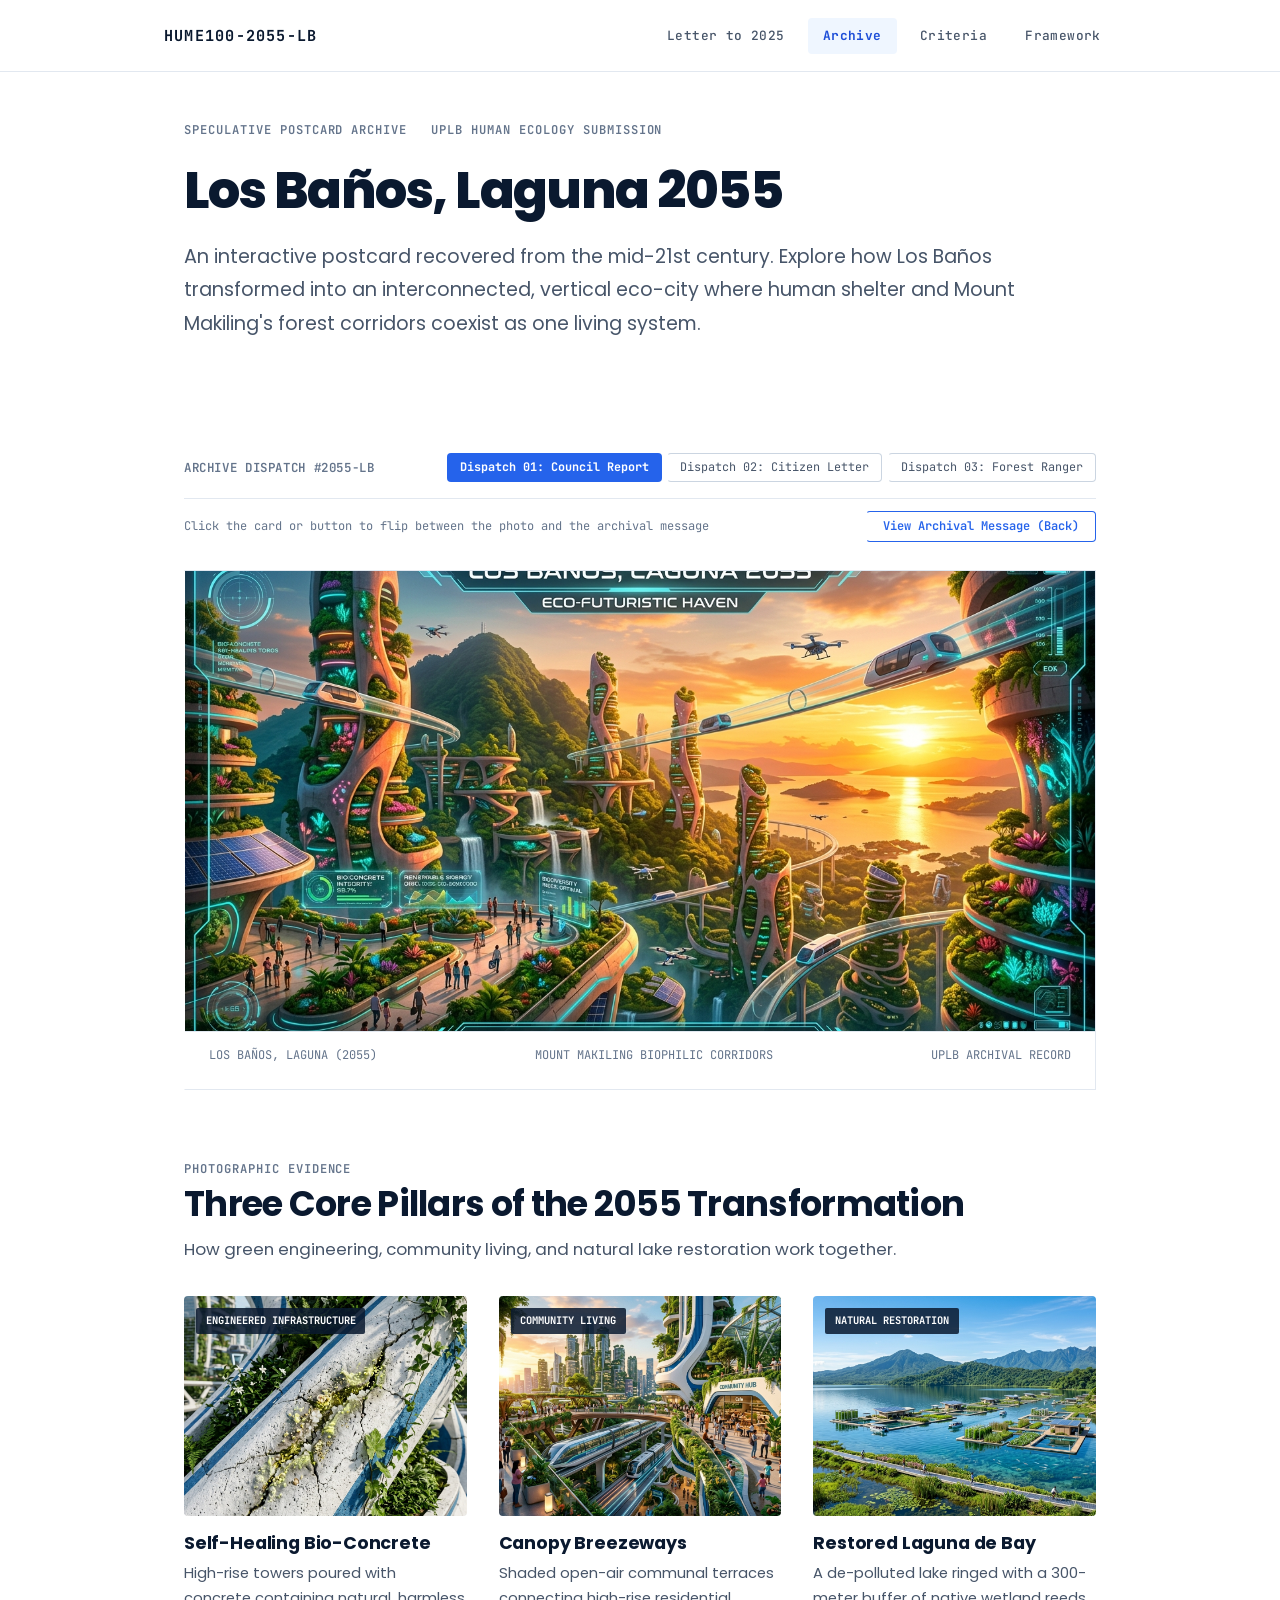
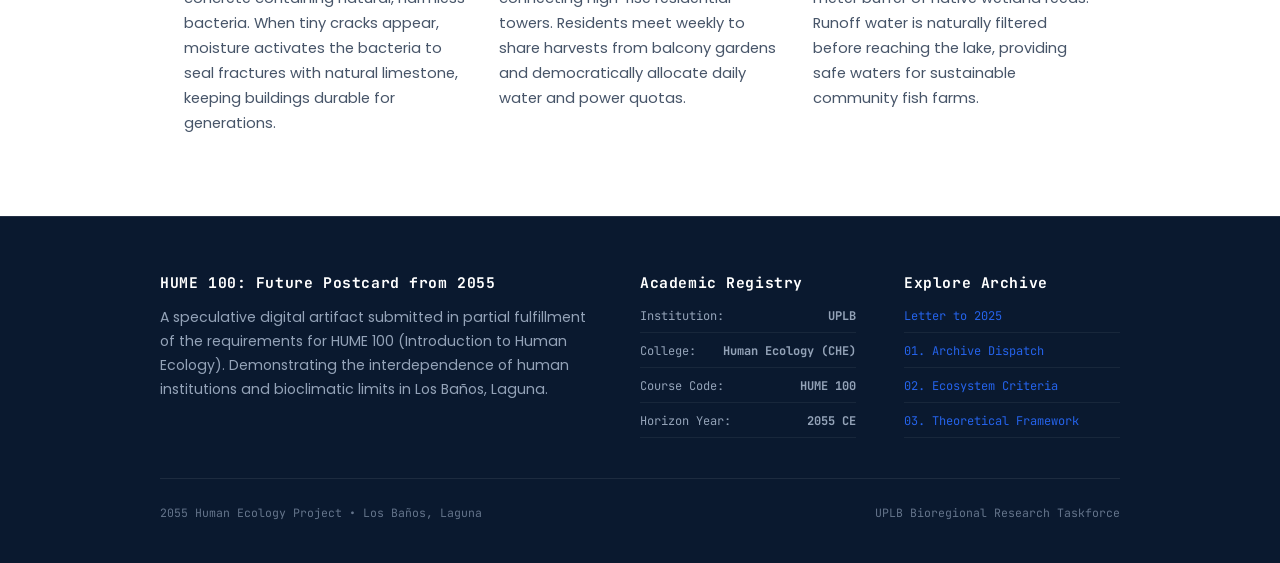
==== index.html @ 7311708c "feat: initial" ====
<!DOCTYPE html>
<html lang="en">
<head>
    <meta charset="UTF-8">
    <meta name="viewport" content="width=device-width, initial-scale=1.0">
    <title>Archive Postcard | Postcard from 2055 — HUME 100</title>
    <meta name="description" content="An academic speculative digital artifact exploring the 2055 biophilic transformation of Los Baños, Laguna through the lens of Human Ecology.">
    <link rel="preconnect" href="https://fonts.googleapis.com">
    <link rel="preconnect" href="https://fonts.gstatic.com" crossorigin>
    <link href="https://fonts.googleapis.com/css2?family=Poppins:wght@300;400;500;600;700;800&family=JetBrains+Mono:wght@400;600;700&display=swap" rel="stylesheet">
    <link rel="stylesheet" href="css/main.css">
</head>
<body>
    <!-- Universal Header -->
    <header class="main-header">
        <div class="header-container">
            <a href="letter.html" class="header-brand">HUME100-2055-LB</a>

            <nav class="main-nav">
                <a href="letter.html" class="nav-link">Letter to 2025</a>
                <a href="index.html" class="nav-link active">Archive</a>
                <a href="criteria.html" class="nav-link">Criteria</a>
                <a href="framework.html" class="nav-link">Framework</a>
            </nav>
        </div>
    </header>

    <main class="main-content">
        <!-- Hero Section -->
        <section class="hero-section">
            <div class="hero-meta-row">
                <span class="badge">Speculative Postcard Archive</span>
                <span class="badge">UPLB Human Ecology Submission</span>
            </div>

            <h1 class="hero-title">
                Los Baños, Laguna 2055
            </h1>

            <p class="hero-subtitle">
                An interactive postcard recovered from the mid-21st century. Explore how Los Baños transformed into an interconnected, vertical eco-city where human shelter and Mount Makiling's forest corridors coexist as one living system.
            </p>
        </section>

        <!-- 3D Interactive Postcard Console -->
        <section class="postcard-console-wrapper">
            <div class="console-header-bar">
                <div class="console-left">
                    <span>ARCHIVE DISPATCH #2055-LB</span>
                </div>
                <!-- 3 Clear Dispatches -->
                <div class="dispatch-tab-group">
                    <button class="dispatch-tab-btn active" data-dispatch="official">Dispatch 01: Council Report</button>
                    <button class="dispatch-tab-btn" data-dispatch="personal">Dispatch 02: Citizen Letter</button>
                    <button class="dispatch-tab-btn" data-dispatch="ranger">Dispatch 03: Forest Ranger</button>
                </div>
            </div>

            <div class="console-controls-bar">
                <span class="card-instruction-text">Click the card or button to flip between the photo and the archival message</span>
                <button id="flip-btn" class="action-flip-btn">View Archival Message (Back)</button>
            </div>

            <div class="postcard-stage">
                <div class="card-3d-wrapper" id="postcard-card">
                    <div class="card-inner">
                        <!-- Card Front -->
                        <div class="card-front">
                            <div class="postcard-hero-image-wrapper">
                                <img src="images/hero.jpg" alt="Futuristic Los Baños 2055 Cityscape with Mount Makiling and Vertical Towers">
                            </div>
                            <div class="card-front-bar">
                                <span>LOS BAÑOS, LAGUNA (2055)</span>
                                <span>MOUNT MAKILING BIOPHILIC CORRIDORS</span>
                                <span>UPLB ARCHIVAL RECORD</span>
                            </div>
                        </div>

                        <!-- Card Back -->
                        <div class="card-back">
                            <div class="card-back-header">
                                <span id="msg-tag" class="msg-tag">DISPATCH 01 // MUNICIPAL COUNCIL ARCHIVE</span>
                                <span id="msg-date">SEPTEMBER 11, 2055</span>
                            </div>

                            <div class="card-back-grid">
                                <div class="message-pane">
                                    <h3 id="msg-salutation" class="msg-salutation">Dearest Earth Citizen,</h3>
                                    <div id="msg-body-paragraphs" class="msg-body">
                                        <p class="message-paragraph">
                                            By 2055, Los Baños has transformed into a vertical, biophilic eco-city where compact urban hubs are closely integrated with restored Makiling forest corridors, yet resource sharing remains an active daily commitment for its residents.
                                        </p>
                                        <p class="message-paragraph">
                                            From the high-rise terraces of Sector 4, the separation between human shelter and wild nature has disappeared. Our buildings are constructed with self-healing bio-concrete that repairs its own fractures naturally, while vertical gardens feed and cool every neighborhood.
                                        </p>
                                        <p class="message-paragraph">
                                            Laguna de Bay gleams below—restored from decades of pollution by community-managed wetland reed filters. We invite you to see what human ecology can achieve when technology is guided by community values and environmental care.
                                        </p>
                                    </div>
                                    <span id="msg-signature" class="msg-signature">— Sector 4 Resident Council, Los Baños</span>
                                </div>

                                <div class="postal-pane">
                                    <div class="stamp-row">
                                        <div class="postage-stamp">
                                            <span class="stamp-denomination">2055</span>
                                            <span class="stamp-label">MAKILING BIOME</span>
                                            <span class="stamp-label">BIO-CREDIT</span>
                                        </div>
                                        <div class="circular-postmark">
                                            <span>UPLB POST</span>
                                            <strong>11.09.55</strong>
                                            <span>SECTOR 04</span>
                                        </div>
                                    </div>

                                    <div class="address-lines">
                                        <div class="addr-field">
                                            <span class="addr-label">RECIPIENT:</span>
                                            <span id="meta-recipient" class="addr-value">Human Ecology Archives, UPLB</span>
                                        </div>
                                        <div class="addr-field">
                                            <span class="addr-label">LOCATION ZONE:</span>
                                            <span id="meta-zone" class="addr-value">Laguna Sector 04 • Makiling Shoreline Arc</span>
                                        </div>
                                        <div class="addr-field">
                                            <span class="addr-label">ARCHIVAL CLASSIFICATION:</span>
                                            <span id="meta-classification" class="addr-value">Public Archival Record #2055-LB-0911</span>
                                        </div>
                                    </div>
                                </div>
                            </div>
                        </div>
                    </div>
                </div>
            </div>
        </section>

        <!-- Visual Evidence Archive (Clean, simple, non-redundant) -->
        <section class="archive-gallery-section">
            <div class="section-header-block">
                <span class="section-tag">Photographic Evidence</span>
                <h2 class="section-main-title">Three Core Pillars of the 2055 Transformation</h2>
                <p class="section-description">
                    How green engineering, community living, and natural lake restoration work together.
                </p>
            </div>

            <div class="archive-gallery-grid">
                <div class="archive-card">
                    <div class="archive-card-media">
                        <img src="images/bio_concrete.jpg" alt="Bio-concrete infrastructure with bacterial spores">
                        <span class="archive-tag">ENGINEERED INFRASTRUCTURE</span>
                    </div>
                    <div class="archive-card-body">
                        <h4>Self-Healing Bio-Concrete</h4>
                        <p>
                            High-rise towers poured with concrete containing natural, harmless bacteria. When tiny cracks appear, moisture activates the bacteria to seal fractures with natural limestone, keeping buildings durable for generations.
                        </p>
                    </div>
                </div>

                <div class="archive-card">
                    <div class="archive-card-media">
                        <img src="images/eco_community.jpg" alt="Eco-community gathering on elevated breezeway">
                        <span class="archive-tag">COMMUNITY LIVING</span>
                    </div>
                    <div class="archive-card-body">
                        <h4>Canopy Breezeways</h4>
                        <p>
                            Shaded open-air communal terraces connecting high-rise residential towers. Residents meet weekly to share harvests from balcony gardens and democratically allocate daily water and power quotas.
                        </p>
                    </div>
                </div>

                <div class="archive-card">
                    <div class="archive-card-media">
                        <img src="images/laguna_de_bay.jpg" alt="Revitalized Laguna de Bay shoreline wetlands">
                        <span class="archive-tag">NATURAL RESTORATION</span>
                    </div>
                    <div class="archive-card-body">
                        <h4>Restored Laguna de Bay</h4>
                        <p>
                            A de-polluted lake ringed with a 300-meter buffer of native wetland reeds. Runoff water is naturally filtered before reaching the lake, providing safe waters for sustainable community fish farms.
                        </p>
                    </div>
                </div>
            </div>
        </section>
    </main>

    <!-- Academic Footer -->
    <footer class="main-footer">
        <div class="footer-container">
            <div class="footer-col">
                <h4>HUME 100: Future Postcard from 2055</h4>
                <p>
                    A speculative digital artifact submitted in partial fulfillment of the requirements for HUME 100 (Introduction to Human Ecology). Demonstrating the interdependence of human institutions and bioclimatic limits in Los Baños, Laguna.
                </p>
            </div>
            <div class="footer-col">
                <h4>Academic Registry</h4>
                <ul class="footer-meta-list">
                    <li><span>Institution:</span> <strong>UPLB</strong></li>
                    <li><span>College:</span> <strong>Human Ecology (CHE)</strong></li>
                    <li><span>Course Code:</span> <strong>HUME 100</strong></li>
                    <li><span>Horizon Year:</span> <strong>2055 CE</strong></li>
                </ul>
            </div>
            <div class="footer-col">
                <h4>Explore Archive</h4>
                <ul class="footer-meta-list">
                    <li><a href="letter.html">Letter to 2025</a></li>
                    <li><a href="index.html">01. Archive Dispatch</a></li>
                    <li><a href="criteria.html">02. Ecosystem Criteria</a></li>
                    <li><a href="framework.html">03. Theoretical Framework</a></li>
                </ul>
            </div>
        </div>

        <div class="footer-bottom-bar">
            <span>2055 Human Ecology Project • Los Baños, Laguna</span>
            <span>UPLB Bioregional Research Taskforce</span>
        </div>
    </footer>

    <!-- Standalone Non-Module JS Script (Works on file:/// URLs) -->
    <script src="js/app.js"></script>
</body>
</html>
---- css/main.css ----
@import "variables.css";
@import "base.css";
@import "animations.css";
@import "layout.css";
@import "postcard.css";
@import "criteria.css";
@import "thesis.css";
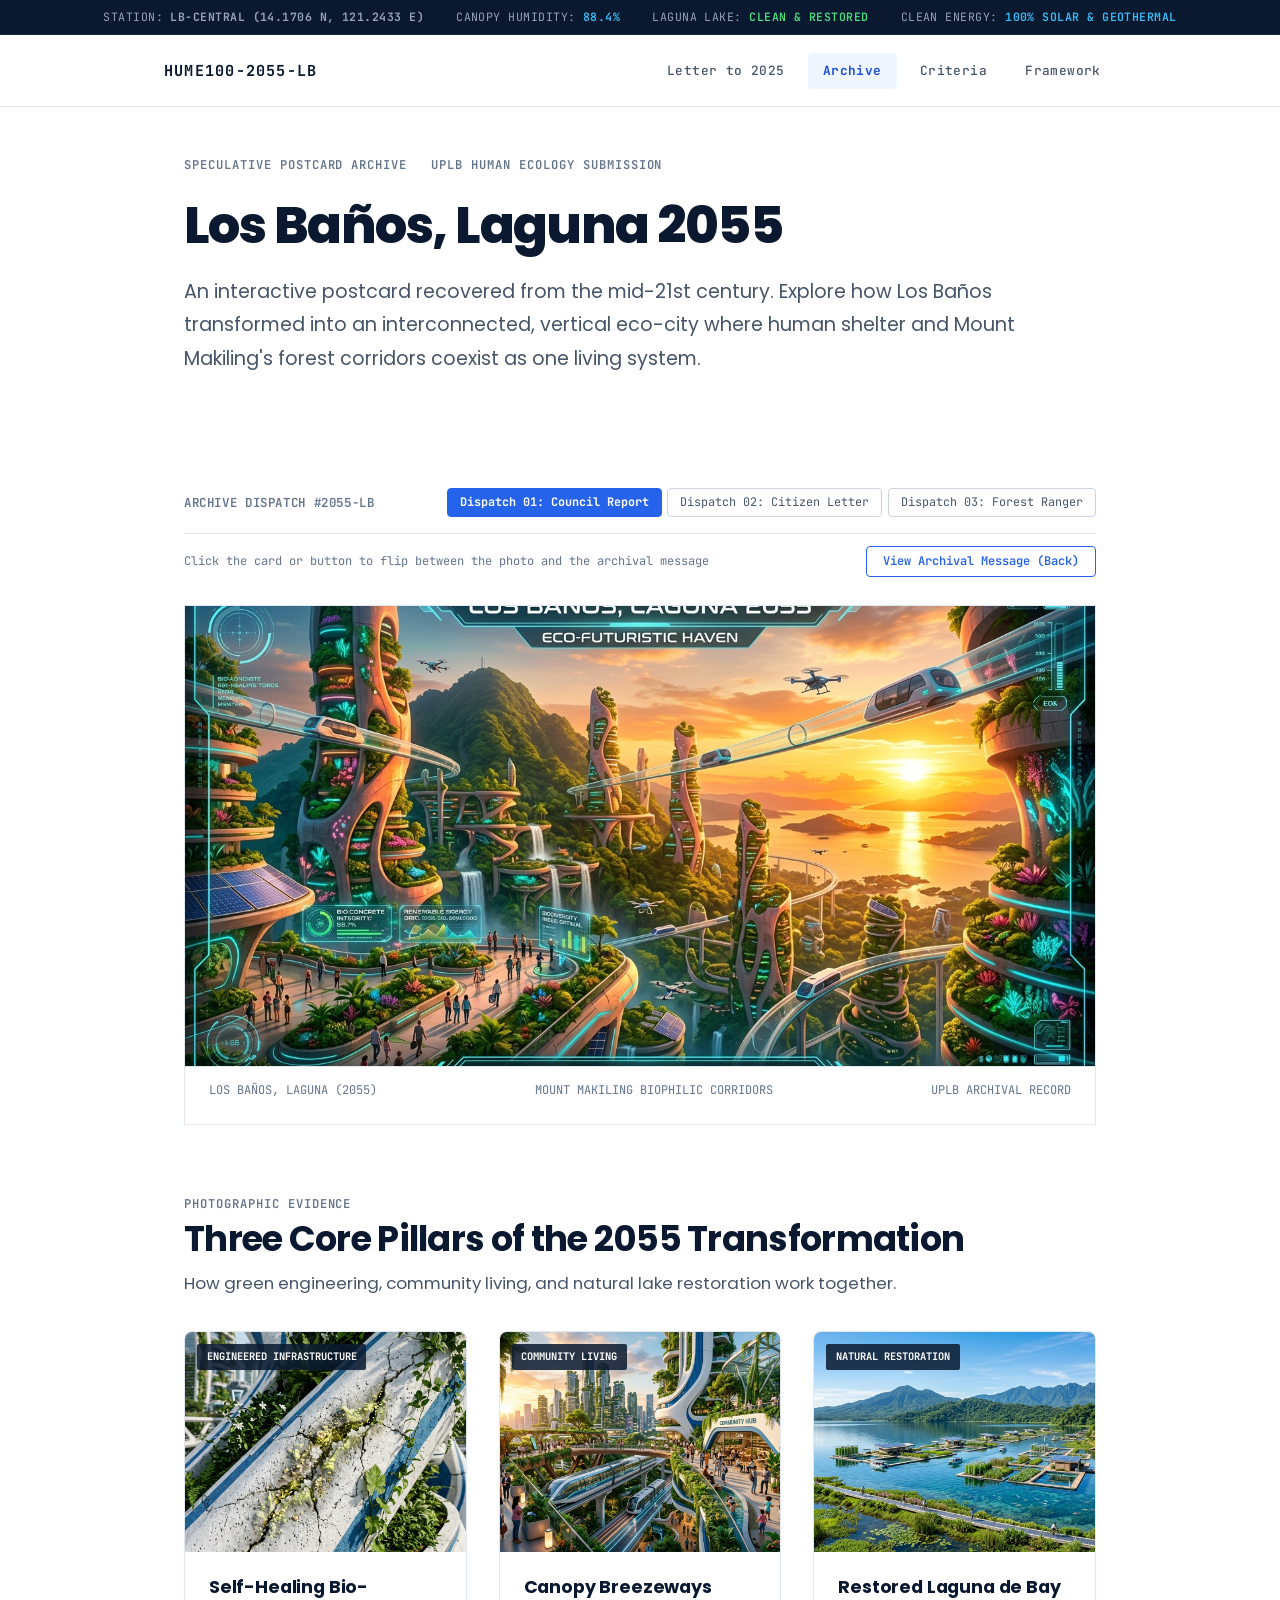
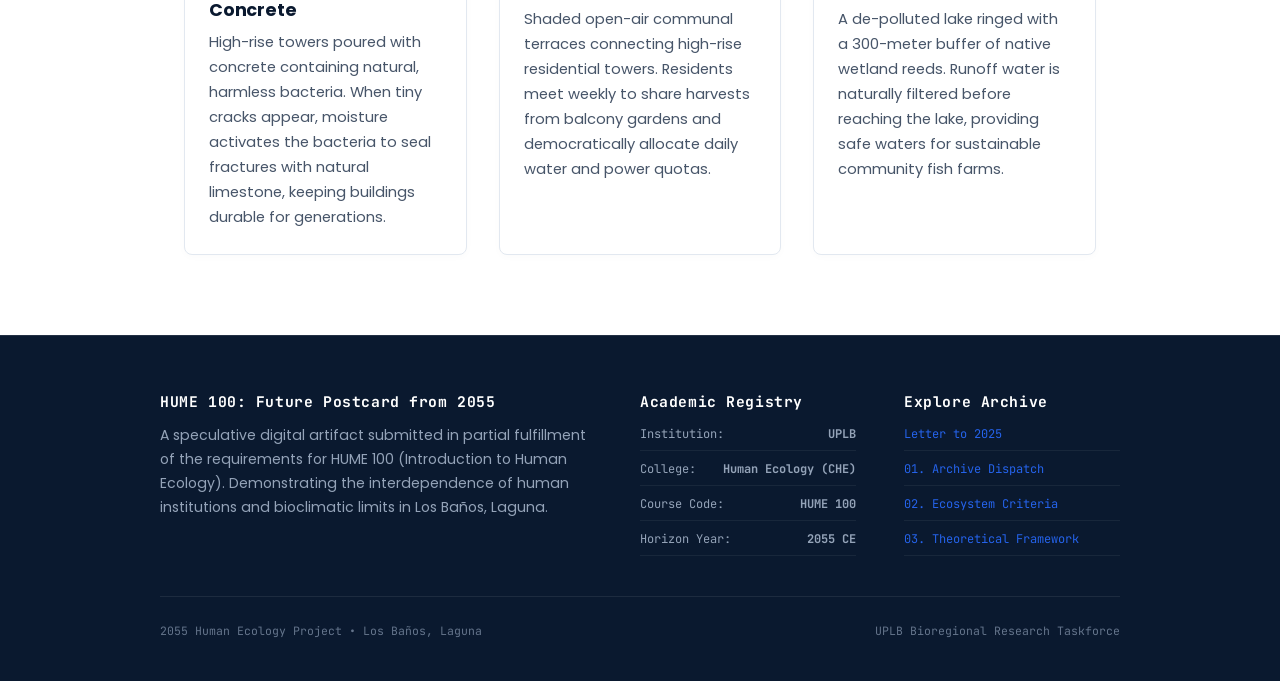
==== commit 1554293e: "feat: design changes" ====
--- a/index.html
+++ b/index.html
@@ -11,6 +11,22 @@
     <link rel="stylesheet" href="css/main.css">
 </head>
 <body>
+    <!-- Real-Time Telemetry Bar -->
+    <div class="telemetry-ticker">
+        <div class="ticker-item">
+            <span>STATION: <strong>LB-CENTRAL (14.1706 N, 121.2433 E)</strong></span>
+        </div>
+        <div class="ticker-item">
+            <span>CANOPY HUMIDITY: <strong class="ticker-val">88.4%</strong></span>
+        </div>
+        <div class="ticker-item">
+            <span>LAGUNA LAKE: <strong class="ticker-val green">CLEAN & RESTORED</strong></span>
+        </div>
+        <div class="ticker-item">
+            <span>CLEAN ENERGY: <strong class="ticker-val">100% SOLAR & GEOTHERMAL</strong></span>
+        </div>
+    </div>
+
     <!-- Universal Header -->
     <header class="main-header">
         <div class="header-container">
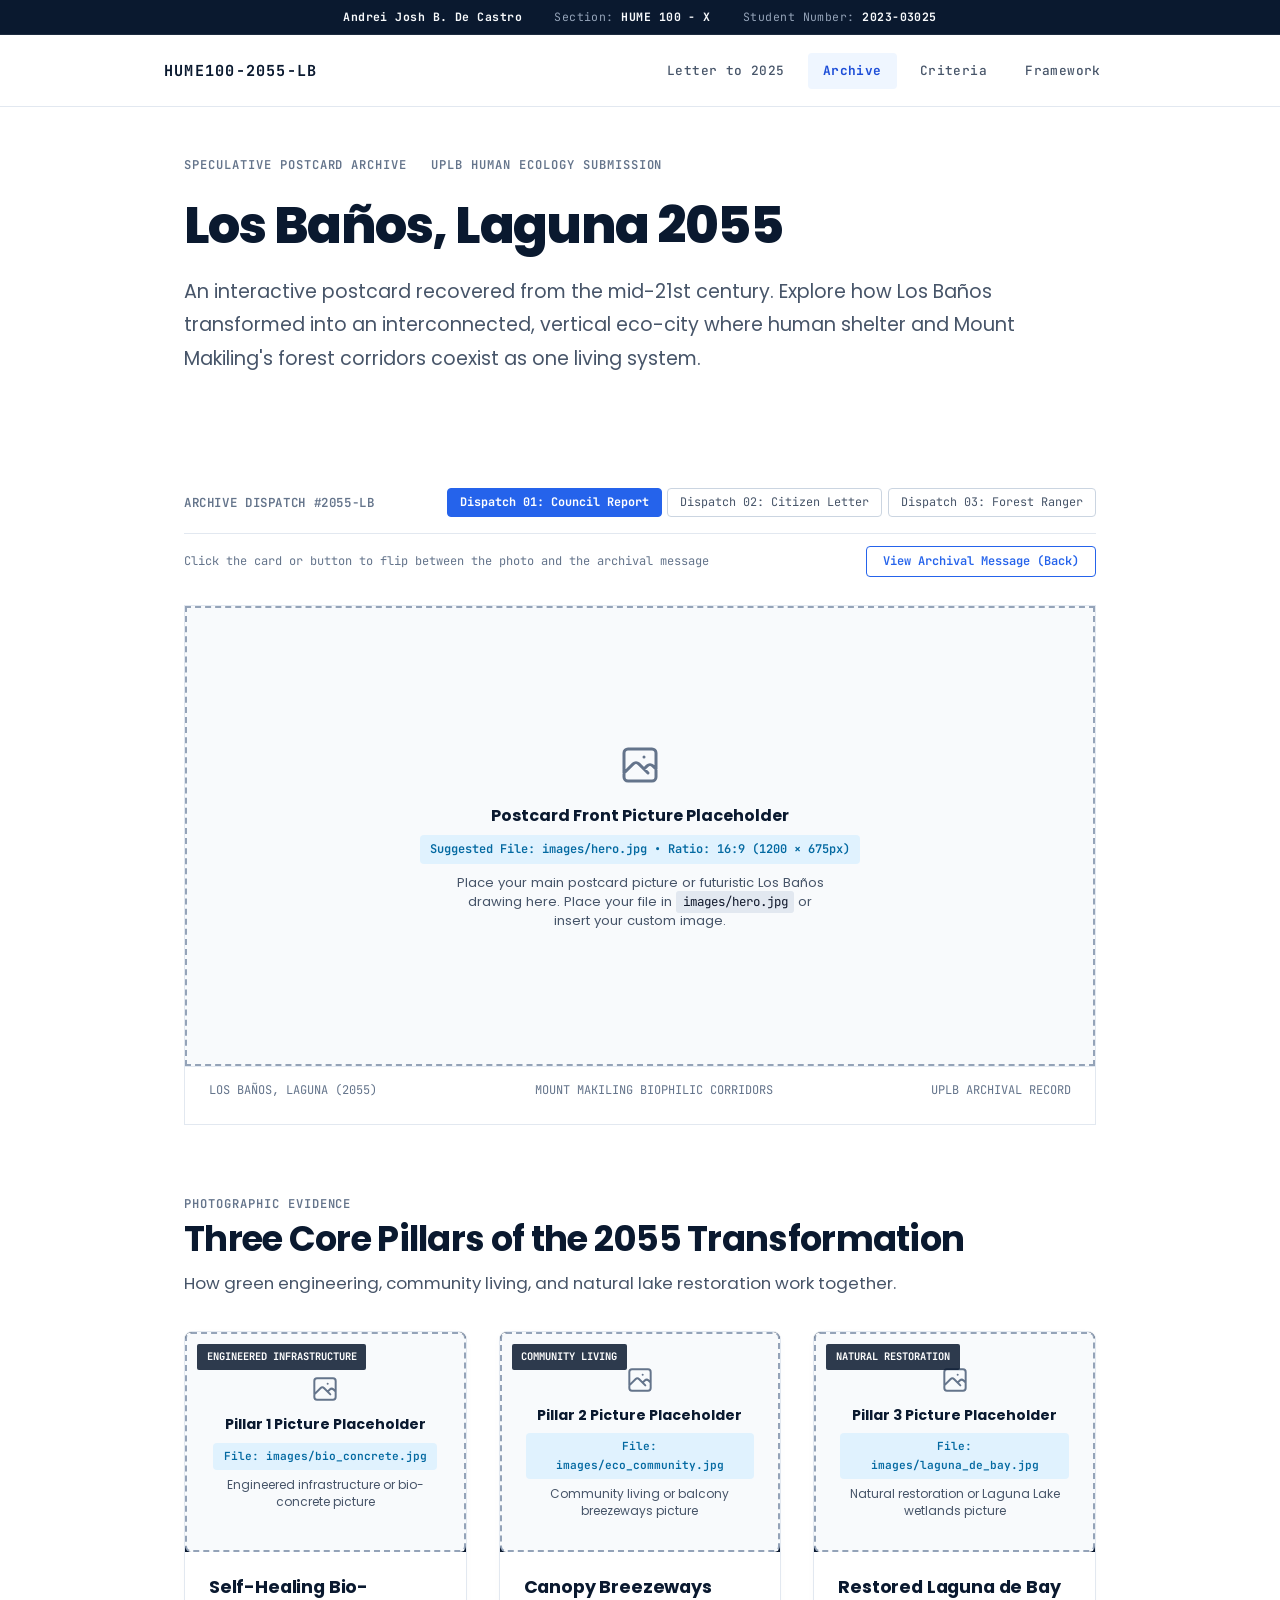
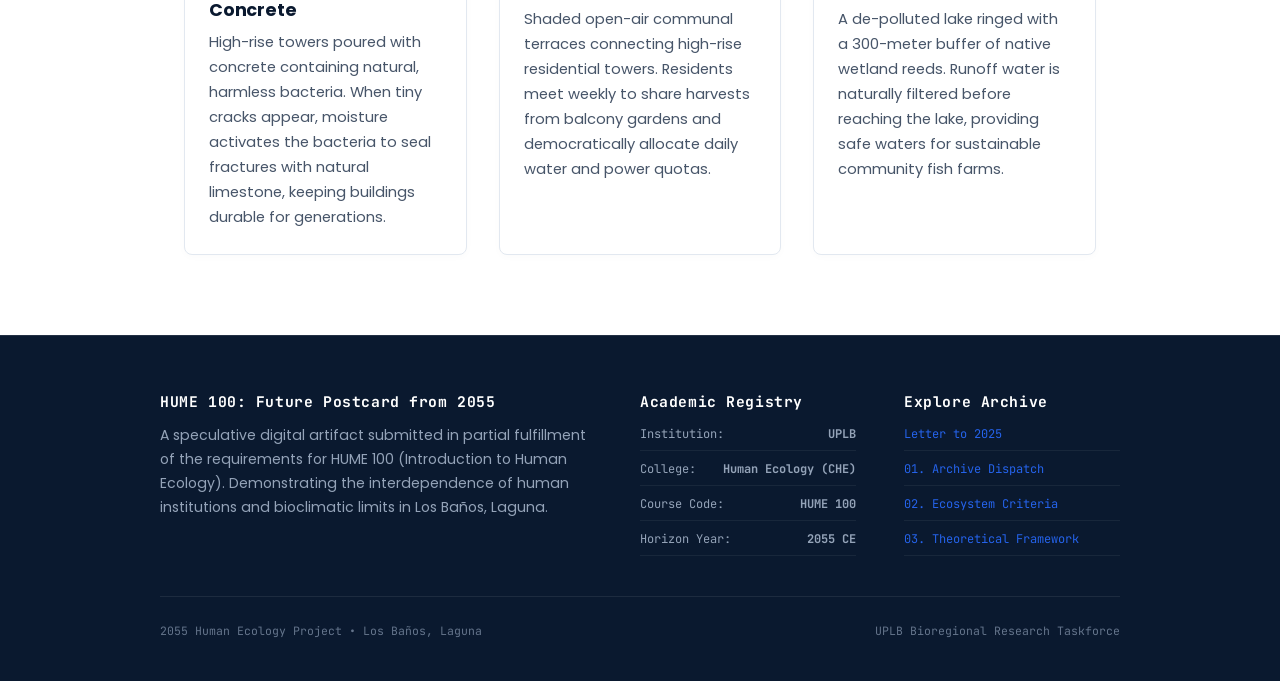
==== commit 3dbd23b6: "feat: revise" ====
--- a/index.html
+++ b/index.html
@@ -11,19 +11,16 @@
     <link rel="stylesheet" href="css/main.css">
 </head>
 <body>
-    <!-- Real-Time Telemetry Bar -->
+    <!-- Student Information Top Bar -->
     <div class="telemetry-ticker">
         <div class="ticker-item">
-            <span>STATION: <strong>LB-CENTRAL (14.1706 N, 121.2433 E)</strong></span>
+            <span><strong>Andrei Josh B. De Castro</strong></span>
         </div>
         <div class="ticker-item">
-            <span>CANOPY HUMIDITY: <strong class="ticker-val">88.4%</strong></span>
+            <span>Section: <strong>HUME 100 - X</strong></span>
         </div>
         <div class="ticker-item">
-            <span>LAGUNA LAKE: <strong class="ticker-val green">CLEAN & RESTORED</strong></span>
-        </div>
-        <div class="ticker-item">
-            <span>CLEAN ENERGY: <strong class="ticker-val">100% SOLAR & GEOTHERMAL</strong></span>
+            <span>Student Number: <strong>2023-03025</strong></span>
         </div>
     </div>
 
@@ -83,7 +80,16 @@
                         <!-- Card Front -->
                         <div class="card-front">
                             <div class="postcard-hero-image-wrapper">
-                                <img src="images/hero.jpg" alt="Futuristic Los Baños 2055 Cityscape with Mount Makiling and Vertical Towers">
+                                <div class="image-placeholder">
+                                    <div class="placeholder-icon">
+                                        <svg fill="none" stroke="currentColor" viewBox="0 0 24 24">
+                                            <path stroke-linecap="round" stroke-linejoin="round" stroke-width="1.5" d="M4 16l4.586-4.586a2 2 0 012.828 0L16 16m-2-2l1.586-1.586a2 2 0 012.828 0L20 14m-6-6h.01M6 20h12a2 2 0 002-2V6a2 2 0 00-2-2H6a2 2 0 00-2 2v12a2 2 0 002 2z"></path>
+                                        </svg>
+                                    </div>
+                                    <div class="placeholder-title">Postcard Front Picture Placeholder</div>
+                                    <div class="placeholder-specs">Suggested File: images/hero.jpg &bull; Ratio: 16:9 (1200 &times; 675px)</div>
+                                    <div class="placeholder-hint">Place your main postcard picture or futuristic Los Baños drawing here. Place your file in <code>images/hero.jpg</code> or insert your custom image.</div>
+                                </div>
                             </div>
                             <div class="card-front-bar">
                                 <span>LOS BAÑOS, LAGUNA (2055)</span>
@@ -165,7 +171,16 @@
             <div class="archive-gallery-grid">
                 <div class="archive-card">
                     <div class="archive-card-media">
-                        <img src="images/bio_concrete.jpg" alt="Bio-concrete infrastructure with bacterial spores">
+                        <div class="image-placeholder">
+                            <div class="placeholder-icon" style="width: 32px; height: 32px; margin-bottom: 0.5rem;">
+                                <svg fill="none" stroke="currentColor" viewBox="0 0 24 24">
+                                    <path stroke-linecap="round" stroke-linejoin="round" stroke-width="1.5" d="M4 16l4.586-4.586a2 2 0 012.828 0L16 16m-2-2l1.586-1.586a2 2 0 012.828 0L20 14m-6-6h.01M6 20h12a2 2 0 002-2V6a2 2 0 00-2-2H6a2 2 0 00-2 2v12a2 2 0 002 2z"></path>
+                                </svg>
+                            </div>
+                            <div class="placeholder-title" style="font-size: 0.88rem;">Pillar 1 Picture Placeholder</div>
+                            <div class="placeholder-specs" style="font-size: 0.7rem; margin-bottom: 0.35rem;">File: images/bio_concrete.jpg</div>
+                            <div class="placeholder-hint" style="font-size: 0.75rem;">Engineered infrastructure or bio-concrete picture</div>
+                        </div>
                         <span class="archive-tag">ENGINEERED INFRASTRUCTURE</span>
                     </div>
                     <div class="archive-card-body">
@@ -178,7 +193,16 @@
 
                 <div class="archive-card">
                     <div class="archive-card-media">
-                        <img src="images/eco_community.jpg" alt="Eco-community gathering on elevated breezeway">
+                        <div class="image-placeholder">
+                            <div class="placeholder-icon" style="width: 32px; height: 32px; margin-bottom: 0.5rem;">
+                                <svg fill="none" stroke="currentColor" viewBox="0 0 24 24">
+                                    <path stroke-linecap="round" stroke-linejoin="round" stroke-width="1.5" d="M4 16l4.586-4.586a2 2 0 012.828 0L16 16m-2-2l1.586-1.586a2 2 0 012.828 0L20 14m-6-6h.01M6 20h12a2 2 0 002-2V6a2 2 0 00-2-2H6a2 2 0 00-2 2v12a2 2 0 002 2z"></path>
+                                </svg>
+                            </div>
+                            <div class="placeholder-title" style="font-size: 0.88rem;">Pillar 2 Picture Placeholder</div>
+                            <div class="placeholder-specs" style="font-size: 0.7rem; margin-bottom: 0.35rem;">File: images/eco_community.jpg</div>
+                            <div class="placeholder-hint" style="font-size: 0.75rem;">Community living or balcony breezeways picture</div>
+                        </div>
                         <span class="archive-tag">COMMUNITY LIVING</span>
                     </div>
                     <div class="archive-card-body">
@@ -191,7 +215,16 @@
 
                 <div class="archive-card">
                     <div class="archive-card-media">
-                        <img src="images/laguna_de_bay.jpg" alt="Revitalized Laguna de Bay shoreline wetlands">
+                        <div class="image-placeholder">
+                            <div class="placeholder-icon" style="width: 32px; height: 32px; margin-bottom: 0.5rem;">
+                                <svg fill="none" stroke="currentColor" viewBox="0 0 24 24">
+                                    <path stroke-linecap="round" stroke-linejoin="round" stroke-width="1.5" d="M4 16l4.586-4.586a2 2 0 012.828 0L16 16m-2-2l1.586-1.586a2 2 0 012.828 0L20 14m-6-6h.01M6 20h12a2 2 0 002-2V6a2 2 0 00-2-2H6a2 2 0 00-2 2v12a2 2 0 002 2z"></path>
+                                </svg>
+                            </div>
+                            <div class="placeholder-title" style="font-size: 0.88rem;">Pillar 3 Picture Placeholder</div>
+                            <div class="placeholder-specs" style="font-size: 0.7rem; margin-bottom: 0.35rem;">File: images/laguna_de_bay.jpg</div>
+                            <div class="placeholder-hint" style="font-size: 0.75rem;">Natural restoration or Laguna Lake wetlands picture</div>
+                        </div>
                         <span class="archive-tag">NATURAL RESTORATION</span>
                     </div>
                     <div class="archive-card-body">
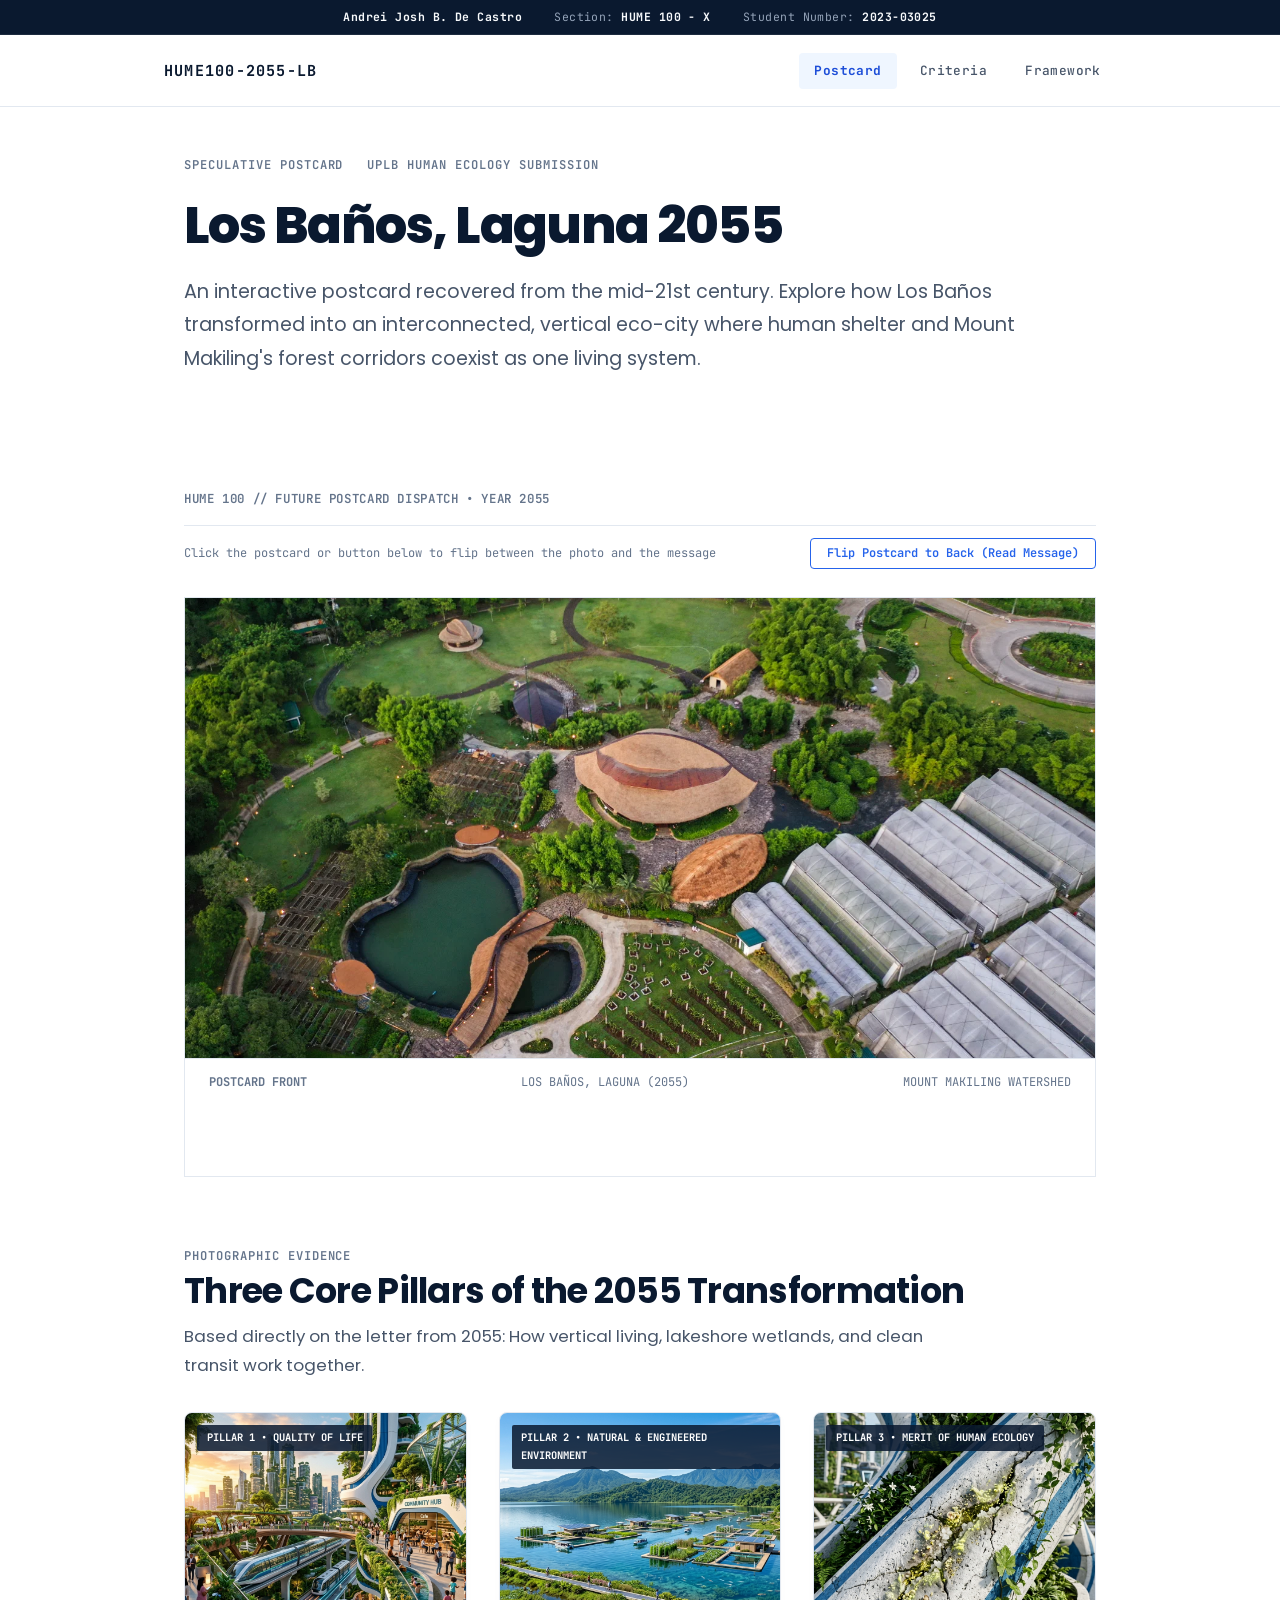
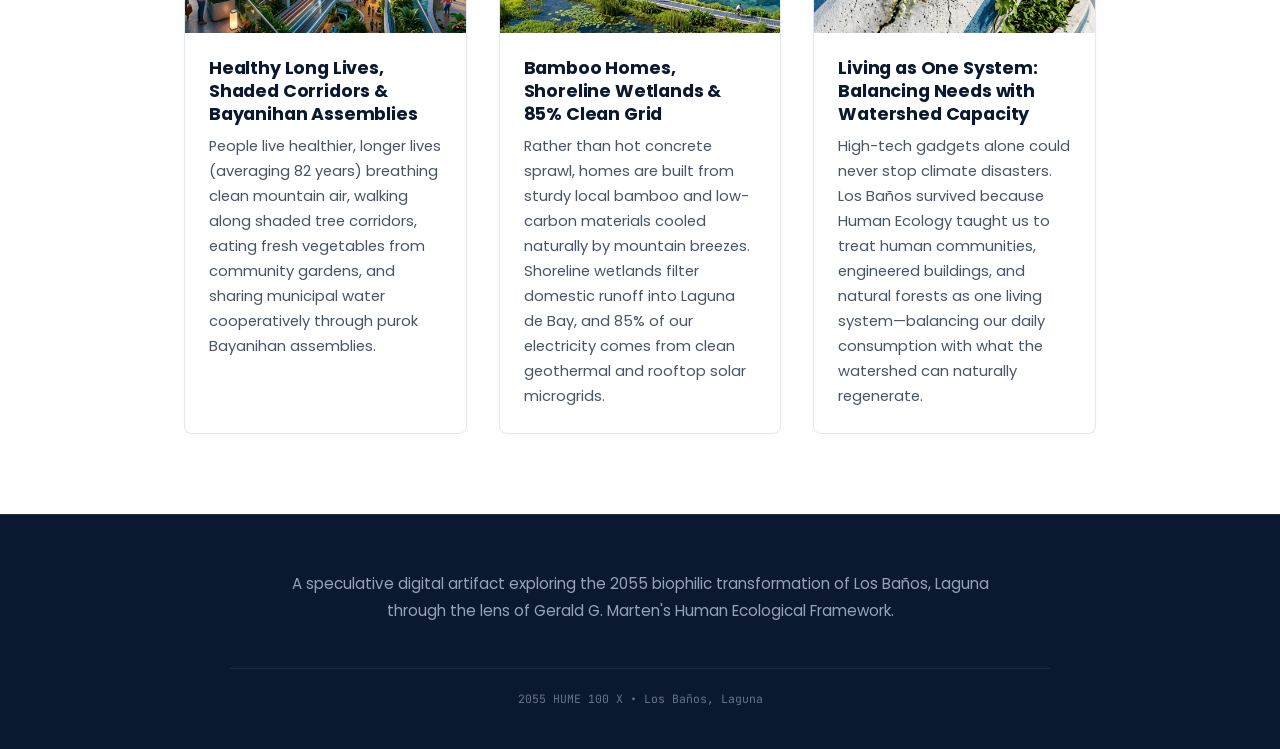
==== commit 6e84110e: "feat: revise leter" ====
--- a/index.html
+++ b/index.html
@@ -1,15 +1,20 @@
 <!DOCTYPE html>
 <html lang="en">
+
 <head>
     <meta charset="UTF-8">
     <meta name="viewport" content="width=device-width, initial-scale=1.0">
-    <title>Archive Postcard | Postcard from 2055 — HUME 100</title>
-    <meta name="description" content="An academic speculative digital artifact exploring the 2055 biophilic transformation of Los Baños, Laguna through the lens of Human Ecology.">
+    <title>Postcard from 2055 | HUME 100</title>
+    <meta name="description"
+        content="An academic speculative digital artifact exploring the 2055 biophilic transformation of Los Baños, Laguna through the lens of Human Ecology.">
     <link rel="preconnect" href="https://fonts.googleapis.com">
     <link rel="preconnect" href="https://fonts.gstatic.com" crossorigin>
-    <link href="https://fonts.googleapis.com/css2?family=Poppins:wght@300;400;500;600;700;800&family=JetBrains+Mono:wght@400;600;700&display=swap" rel="stylesheet">
+    <link
+        href="https://fonts.googleapis.com/css2?family=Poppins:wght@300;400;500;600;700;800&family=JetBrains+Mono:wght@400;600;700&display=swap"
+        rel="stylesheet">
     <link rel="stylesheet" href="css/main.css">
 </head>
+
 <body>
     <!-- Student Information Top Bar -->
     <div class="telemetry-ticker">
@@ -27,11 +32,10 @@
     <!-- Universal Header -->
     <header class="main-header">
         <div class="header-container">
-            <a href="letter.html" class="header-brand">HUME100-2055-LB</a>
+            <a href="index.html" class="header-brand">HUME100-2055-LB</a>
 
             <nav class="main-nav">
-                <a href="letter.html" class="nav-link">Letter to 2025</a>
-                <a href="index.html" class="nav-link active">Archive</a>
+                <a href="index.html" class="nav-link active">Postcard</a>
                 <a href="criteria.html" class="nav-link">Criteria</a>
                 <a href="framework.html" class="nav-link">Framework</a>
             </nav>
@@ -42,7 +46,7 @@
         <!-- Hero Section -->
         <section class="hero-section">
             <div class="hero-meta-row">
-                <span class="badge">Speculative Postcard Archive</span>
+                <span class="badge">Speculative Postcard</span>
                 <span class="badge">UPLB Human Ecology Submission</span>
             </div>
 
@@ -51,7 +55,9 @@
             </h1>
 
             <p class="hero-subtitle">
-                An interactive postcard recovered from the mid-21st century. Explore how Los Baños transformed into an interconnected, vertical eco-city where human shelter and Mount Makiling's forest corridors coexist as one living system.
+                An interactive postcard recovered from the mid-21st century. Explore how Los Baños transformed into an
+                interconnected, vertical eco-city where human shelter and Mount Makiling's forest corridors coexist as
+                one living system.
             </p>
         </section>
 
@@ -59,19 +65,14 @@
         <section class="postcard-console-wrapper">
             <div class="console-header-bar">
                 <div class="console-left">
-                    <span>ARCHIVE DISPATCH #2055-LB</span>
-                </div>
-                <!-- 3 Clear Dispatches -->
-                <div class="dispatch-tab-group">
-                    <button class="dispatch-tab-btn active" data-dispatch="official">Dispatch 01: Council Report</button>
-                    <button class="dispatch-tab-btn" data-dispatch="personal">Dispatch 02: Citizen Letter</button>
-                    <button class="dispatch-tab-btn" data-dispatch="ranger">Dispatch 03: Forest Ranger</button>
+                    <span>HUME 100 // FUTURE POSTCARD DISPATCH • YEAR 2055</span>
                 </div>
             </div>
 
             <div class="console-controls-bar">
-                <span class="card-instruction-text">Click the card or button to flip between the photo and the archival message</span>
-                <button id="flip-btn" class="action-flip-btn">View Archival Message (Back)</button>
+                <span class="card-instruction-text">Click the postcard or button below to flip between the photo and the
+                    message</span>
+                <button id="flip-btn" class="action-flip-btn">Flip Postcard to Back (Read Message)</button>
             </div>
 
             <div class="postcard-stage">
@@ -80,74 +81,85 @@
                         <!-- Card Front -->
                         <div class="card-front">
                             <div class="postcard-hero-image-wrapper">
-                                <div class="image-placeholder">
-                                    <div class="placeholder-icon">
-                                        <svg fill="none" stroke="currentColor" viewBox="0 0 24 24">
-                                            <path stroke-linecap="round" stroke-linejoin="round" stroke-width="1.5" d="M4 16l4.586-4.586a2 2 0 012.828 0L16 16m-2-2l1.586-1.586a2 2 0 012.828 0L20 14m-6-6h.01M6 20h12a2 2 0 002-2V6a2 2 0 00-2-2H6a2 2 0 00-2 2v12a2 2 0 002 2z"></path>
-                                        </svg>
-                                    </div>
-                                    <div class="placeholder-title">Postcard Front Picture Placeholder</div>
-                                    <div class="placeholder-specs">Suggested File: images/hero.jpg &bull; Ratio: 16:9 (1200 &times; 675px)</div>
-                                    <div class="placeholder-hint">Place your main postcard picture or futuristic Los Baños drawing here. Place your file in <code>images/hero.jpg</code> or insert your custom image.</div>
+                                <img src="images/Postcard_Front.webp"
+                                    alt="Postcard Front: Futuristic Los Baños, Laguna in 2055" loading="eager">
+                                <div class="image-overlay-hud">
                                 </div>
                             </div>
                             <div class="card-front-bar">
+                                <span><strong>POSTCARD FRONT</strong></span>
                                 <span>LOS BAÑOS, LAGUNA (2055)</span>
-                                <span>MOUNT MAKILING BIOPHILIC CORRIDORS</span>
-                                <span>UPLB ARCHIVAL RECORD</span>
+                                <span>MOUNT MAKILING WATERSHED</span>
                             </div>
                         </div>
 
                         <!-- Card Back -->
                         <div class="card-back">
                             <div class="card-back-header">
-                                <span id="msg-tag" class="msg-tag">DISPATCH 01 // MUNICIPAL COUNCIL ARCHIVE</span>
-                                <span id="msg-date">SEPTEMBER 11, 2055</span>
+                                <span class="msg-tag">POSTCARD FROM 2055 // FIELD DISPATCH</span>
+                                <span>SEPTEMBER 11, 2055</span>
                             </div>
 
                             <div class="card-back-grid">
                                 <div class="message-pane">
-                                    <h3 id="msg-salutation" class="msg-salutation">Dearest Earth Citizen,</h3>
-                                    <div id="msg-body-paragraphs" class="msg-body">
-                                        <p class="message-paragraph">
-                                            By 2055, Los Baños has transformed into a vertical, biophilic eco-city where compact urban hubs are closely integrated with restored Makiling forest corridors, yet resource sharing remains an active daily commitment for its residents.
-                                        </p>
-                                        <p class="message-paragraph">
-                                            From the high-rise terraces of Sector 4, the separation between human shelter and wild nature has disappeared. Our buildings are constructed with self-healing bio-concrete that repairs its own fractures naturally, while vertical gardens feed and cool every neighborhood.
-                                        </p>
-                                        <p class="message-paragraph">
-                                            Laguna de Bay gleams below—restored from decades of pollution by community-managed wetland reed filters. We invite you to see what human ecology can achieve when technology is guided by community values and environmental care.
+                                    <h3 class="msg-salutation">Dear 2025 Self & Fellow Citizens,</h3>
+                                    <div class="msg-body">
+                                        <p class="message-paragraph">
+                                            <strong>Area Description:</strong> By 2055, Los Baños has transformed into a
+                                            compact, biophilic eco-town where residential communities and Mount
+                                            Makiling’s rainforest corridors live together as one interconnected
+                                            ecosystem.
+                                        </p>
+                                        <p class="message-paragraph">
+                                            <strong>Quality of Life:</strong> People live healthier, longer lives
+                                            (averaging 82 years) breathing clean mountain air, walking along shaded tree
+                                            corridors, eating fresh vegetables from community gardens, and sharing
+                                            municipal water cooperatively through purok Bayanihan assemblies.
+                                        </p>
+                                        <p class="message-paragraph">
+                                            <strong>Natural & Engineered Environment:</strong> Rather than hot concrete
+                                            sprawl, homes are built from sturdy local bamboo and low-carbon materials
+                                            cooled naturally by mountain breezes. Shoreline wetlands filter domestic
+                                            runoff into Laguna de Bay, and 85% of our electricity comes from clean
+                                            geothermal and rooftop solar microgrids.
+                                        </p>
+                                        <p class="message-paragraph">
+                                            <strong>The Merit of Human Ecology:</strong> High-tech gadgets alone could
+                                            never stop climate disasters. Los Baños survived because Human Ecology
+                                            taught us to treat human communities, engineered buildings, and natural
+                                            forests as one living system—balancing our daily consumption with what the
+                                            watershed can naturally regenerate.
                                         </p>
                                     </div>
-                                    <span id="msg-signature" class="msg-signature">— Sector 4 Resident Council, Los Baños</span>
+                                    <span class="msg-signature">— Andrei Josh B. De Castro (HUME 100 - X)</span>
                                 </div>
 
                                 <div class="postal-pane">
                                     <div class="stamp-row">
                                         <div class="postage-stamp">
                                             <span class="stamp-denomination">2055</span>
-                                            <span class="stamp-label">MAKILING BIOME</span>
-                                            <span class="stamp-label">BIO-CREDIT</span>
+                                            <span class="stamp-label">MAKILING</span>
+                                            <span class="stamp-label">POST</span>
                                         </div>
                                         <div class="circular-postmark">
                                             <span>UPLB POST</span>
                                             <strong>11.09.55</strong>
-                                            <span>SECTOR 04</span>
+                                            <span>LOS BAÑOS</span>
                                         </div>
                                     </div>
 
                                     <div class="address-lines">
                                         <div class="addr-field">
-                                            <span class="addr-label">RECIPIENT:</span>
-                                            <span id="meta-recipient" class="addr-value">Human Ecology Archives, UPLB</span>
+                                            <span class="addr-label">TO:</span>
+                                            <span class="addr-value">Citizens & Students of 2025</span>
                                         </div>
                                         <div class="addr-field">
-                                            <span class="addr-label">LOCATION ZONE:</span>
-                                            <span id="meta-zone" class="addr-value">Laguna Sector 04 • Makiling Shoreline Arc</span>
+                                            <span class="addr-label">LOCATION:</span>
+                                            <span class="addr-value">Los Baños, Laguna, Philippines</span>
                                         </div>
                                         <div class="addr-field">
-                                            <span class="addr-label">ARCHIVAL CLASSIFICATION:</span>
-                                            <span id="meta-classification" class="addr-value">Public Archival Record #2055-LB-0911</span>
+                                            <span class="addr-label">COURSE:</span>
+                                            <span class="addr-value">HUME 100: Introduction to Human Ecology</span>
                                         </div>
                                     </div>
                                 </div>
@@ -158,79 +170,66 @@
             </div>
         </section>
 
-        <!-- Visual Evidence Archive (Clean, simple, non-redundant) -->
+        <!-- Visual Evidence Archive (Clean, simple, based on the Letter from 2055) -->
         <section class="archive-gallery-section">
             <div class="section-header-block">
                 <span class="section-tag">Photographic Evidence</span>
                 <h2 class="section-main-title">Three Core Pillars of the 2055 Transformation</h2>
                 <p class="section-description">
-                    How green engineering, community living, and natural lake restoration work together.
+                    Based directly on the letter from 2055: How vertical living, lakeshore wetlands, and clean transit
+                    work together.
                 </p>
             </div>
 
             <div class="archive-gallery-grid">
+                <!-- Pillar 1: Quality of Life of the People -->
                 <div class="archive-card">
                     <div class="archive-card-media">
-                        <div class="image-placeholder">
-                            <div class="placeholder-icon" style="width: 32px; height: 32px; margin-bottom: 0.5rem;">
-                                <svg fill="none" stroke="currentColor" viewBox="0 0 24 24">
-                                    <path stroke-linecap="round" stroke-linejoin="round" stroke-width="1.5" d="M4 16l4.586-4.586a2 2 0 012.828 0L16 16m-2-2l1.586-1.586a2 2 0 012.828 0L20 14m-6-6h.01M6 20h12a2 2 0 002-2V6a2 2 0 00-2-2H6a2 2 0 00-2 2v12a2 2 0 002 2z"></path>
-                                </svg>
-                            </div>
-                            <div class="placeholder-title" style="font-size: 0.88rem;">Pillar 1 Picture Placeholder</div>
-                            <div class="placeholder-specs" style="font-size: 0.7rem; margin-bottom: 0.35rem;">File: images/bio_concrete.jpg</div>
-                            <div class="placeholder-hint" style="font-size: 0.75rem;">Engineered infrastructure or bio-concrete picture</div>
-                        </div>
-                        <span class="archive-tag">ENGINEERED INFRASTRUCTURE</span>
+                        <img src="images/eco_community.jpg"
+                            alt="Pillar 1: Quality of Life of the People in Los Baños 2055">
+                        <span class="archive-tag">PILLAR 1 &bull; QUALITY OF LIFE</span>
                     </div>
                     <div class="archive-card-body">
-                        <h4>Self-Healing Bio-Concrete</h4>
+                        <h4>Healthy Long Lives, Shaded Corridors & Bayanihan Assemblies</h4>
                         <p>
-                            High-rise towers poured with concrete containing natural, harmless bacteria. When tiny cracks appear, moisture activates the bacteria to seal fractures with natural limestone, keeping buildings durable for generations.
+                            People live healthier, longer lives (averaging 82 years) breathing clean mountain air,
+                            walking along shaded tree corridors, eating fresh vegetables from community gardens, and
+                            sharing municipal water cooperatively through purok Bayanihan assemblies.
                         </p>
                     </div>
                 </div>
 
+                <!-- Pillar 2: State of the Natural & Engineered Environment -->
                 <div class="archive-card">
                     <div class="archive-card-media">
-                        <div class="image-placeholder">
-                            <div class="placeholder-icon" style="width: 32px; height: 32px; margin-bottom: 0.5rem;">
-                                <svg fill="none" stroke="currentColor" viewBox="0 0 24 24">
-                                    <path stroke-linecap="round" stroke-linejoin="round" stroke-width="1.5" d="M4 16l4.586-4.586a2 2 0 012.828 0L16 16m-2-2l1.586-1.586a2 2 0 012.828 0L20 14m-6-6h.01M6 20h12a2 2 0 002-2V6a2 2 0 00-2-2H6a2 2 0 00-2 2v12a2 2 0 002 2z"></path>
-                                </svg>
-                            </div>
-                            <div class="placeholder-title" style="font-size: 0.88rem;">Pillar 2 Picture Placeholder</div>
-                            <div class="placeholder-specs" style="font-size: 0.7rem; margin-bottom: 0.35rem;">File: images/eco_community.jpg</div>
-                            <div class="placeholder-hint" style="font-size: 0.75rem;">Community living or balcony breezeways picture</div>
-                        </div>
-                        <span class="archive-tag">COMMUNITY LIVING</span>
+                        <img src="images/laguna_de_bay.jpg"
+                            alt="Pillar 2: Natural and Engineered Environment in Los Baños 2055">
+                        <span class="archive-tag">PILLAR 2 &bull; NATURAL & ENGINEERED ENVIRONMENT</span>
                     </div>
                     <div class="archive-card-body">
-                        <h4>Canopy Breezeways</h4>
+                        <h4>Bamboo Homes, Shoreline Wetlands & 85% Clean Grid</h4>
                         <p>
-                            Shaded open-air communal terraces connecting high-rise residential towers. Residents meet weekly to share harvests from balcony gardens and democratically allocate daily water and power quotas.
+                            Rather than hot concrete sprawl, homes are built from sturdy local bamboo and low-carbon
+                            materials cooled naturally by mountain breezes. Shoreline wetlands filter domestic runoff
+                            into Laguna de Bay, and 85% of our electricity comes from clean geothermal and rooftop solar
+                            microgrids.
                         </p>
                     </div>
                 </div>
 
+                <!-- Pillar 3: The Merit of Human Ecology as an Approach -->
                 <div class="archive-card">
                     <div class="archive-card-media">
-                        <div class="image-placeholder">
-                            <div class="placeholder-icon" style="width: 32px; height: 32px; margin-bottom: 0.5rem;">
-                                <svg fill="none" stroke="currentColor" viewBox="0 0 24 24">
-                                    <path stroke-linecap="round" stroke-linejoin="round" stroke-width="1.5" d="M4 16l4.586-4.586a2 2 0 012.828 0L16 16m-2-2l1.586-1.586a2 2 0 012.828 0L20 14m-6-6h.01M6 20h12a2 2 0 002-2V6a2 2 0 00-2-2H6a2 2 0 00-2 2v12a2 2 0 002 2z"></path>
-                                </svg>
-                            </div>
-                            <div class="placeholder-title" style="font-size: 0.88rem;">Pillar 3 Picture Placeholder</div>
-                            <div class="placeholder-specs" style="font-size: 0.7rem; margin-bottom: 0.35rem;">File: images/laguna_de_bay.jpg</div>
-                            <div class="placeholder-hint" style="font-size: 0.75rem;">Natural restoration or Laguna Lake wetlands picture</div>
-                        </div>
-                        <span class="archive-tag">NATURAL RESTORATION</span>
+                        <img src="images/bio_concrete.jpg" alt="Pillar 3: The Merit of Human Ecology as an Approach">
+                        <span class="archive-tag">PILLAR 3 &bull; MERIT OF HUMAN ECOLOGY</span>
                     </div>
                     <div class="archive-card-body">
-                        <h4>Restored Laguna de Bay</h4>
+                        <h4>Living as One System: Balancing Needs with Watershed Capacity</h4>
                         <p>
-                            A de-polluted lake ringed with a 300-meter buffer of native wetland reeds. Runoff water is naturally filtered before reaching the lake, providing safe waters for sustainable community fish farms.
+                            High-tech gadgets alone could never stop climate disasters. Los Baños survived because Human
+                            Ecology taught us to treat human communities, engineered buildings, and natural forests as
+                            one living system—balancing our daily consumption with what the watershed can naturally
+                            regenerate.
                         </p>
                     </div>
                 </div>
@@ -240,40 +239,19 @@
 
     <!-- Academic Footer -->
     <footer class="main-footer">
-        <div class="footer-container">
-            <div class="footer-col">
-                <h4>HUME 100: Future Postcard from 2055</h4>
-                <p>
-                    A speculative digital artifact submitted in partial fulfillment of the requirements for HUME 100 (Introduction to Human Ecology). Demonstrating the interdependence of human institutions and bioclimatic limits in Los Baños, Laguna.
-                </p>
-            </div>
-            <div class="footer-col">
-                <h4>Academic Registry</h4>
-                <ul class="footer-meta-list">
-                    <li><span>Institution:</span> <strong>UPLB</strong></li>
-                    <li><span>College:</span> <strong>Human Ecology (CHE)</strong></li>
-                    <li><span>Course Code:</span> <strong>HUME 100</strong></li>
-                    <li><span>Horizon Year:</span> <strong>2055 CE</strong></li>
-                </ul>
-            </div>
-            <div class="footer-col">
-                <h4>Explore Archive</h4>
-                <ul class="footer-meta-list">
-                    <li><a href="letter.html">Letter to 2025</a></li>
-                    <li><a href="index.html">01. Archive Dispatch</a></li>
-                    <li><a href="criteria.html">02. Ecosystem Criteria</a></li>
-                    <li><a href="framework.html">03. Theoretical Framework</a></li>
-                </ul>
-            </div>
-        </div>
-
-        <div class="footer-bottom-bar">
-            <span>2055 Human Ecology Project • Los Baños, Laguna</span>
-            <span>UPLB Bioregional Research Taskforce</span>
+        <div class="footer-simple-content">
+            <p class="footer-description-text">
+                A speculative digital artifact exploring the 2055 biophilic transformation of Los Baños, Laguna through
+                the lens of Gerald G. Marten's Human Ecological Framework.
+            </p>
+            <div class="footer-bottom-bar">
+                <span>2055 HUME 100 X • Los Baños, Laguna</span>
+            </div>
         </div>
     </footer>
 
     <!-- Standalone Non-Module JS Script (Works on file:/// URLs) -->
     <script src="js/app.js"></script>
 </body>
-</html>
+
+</html>
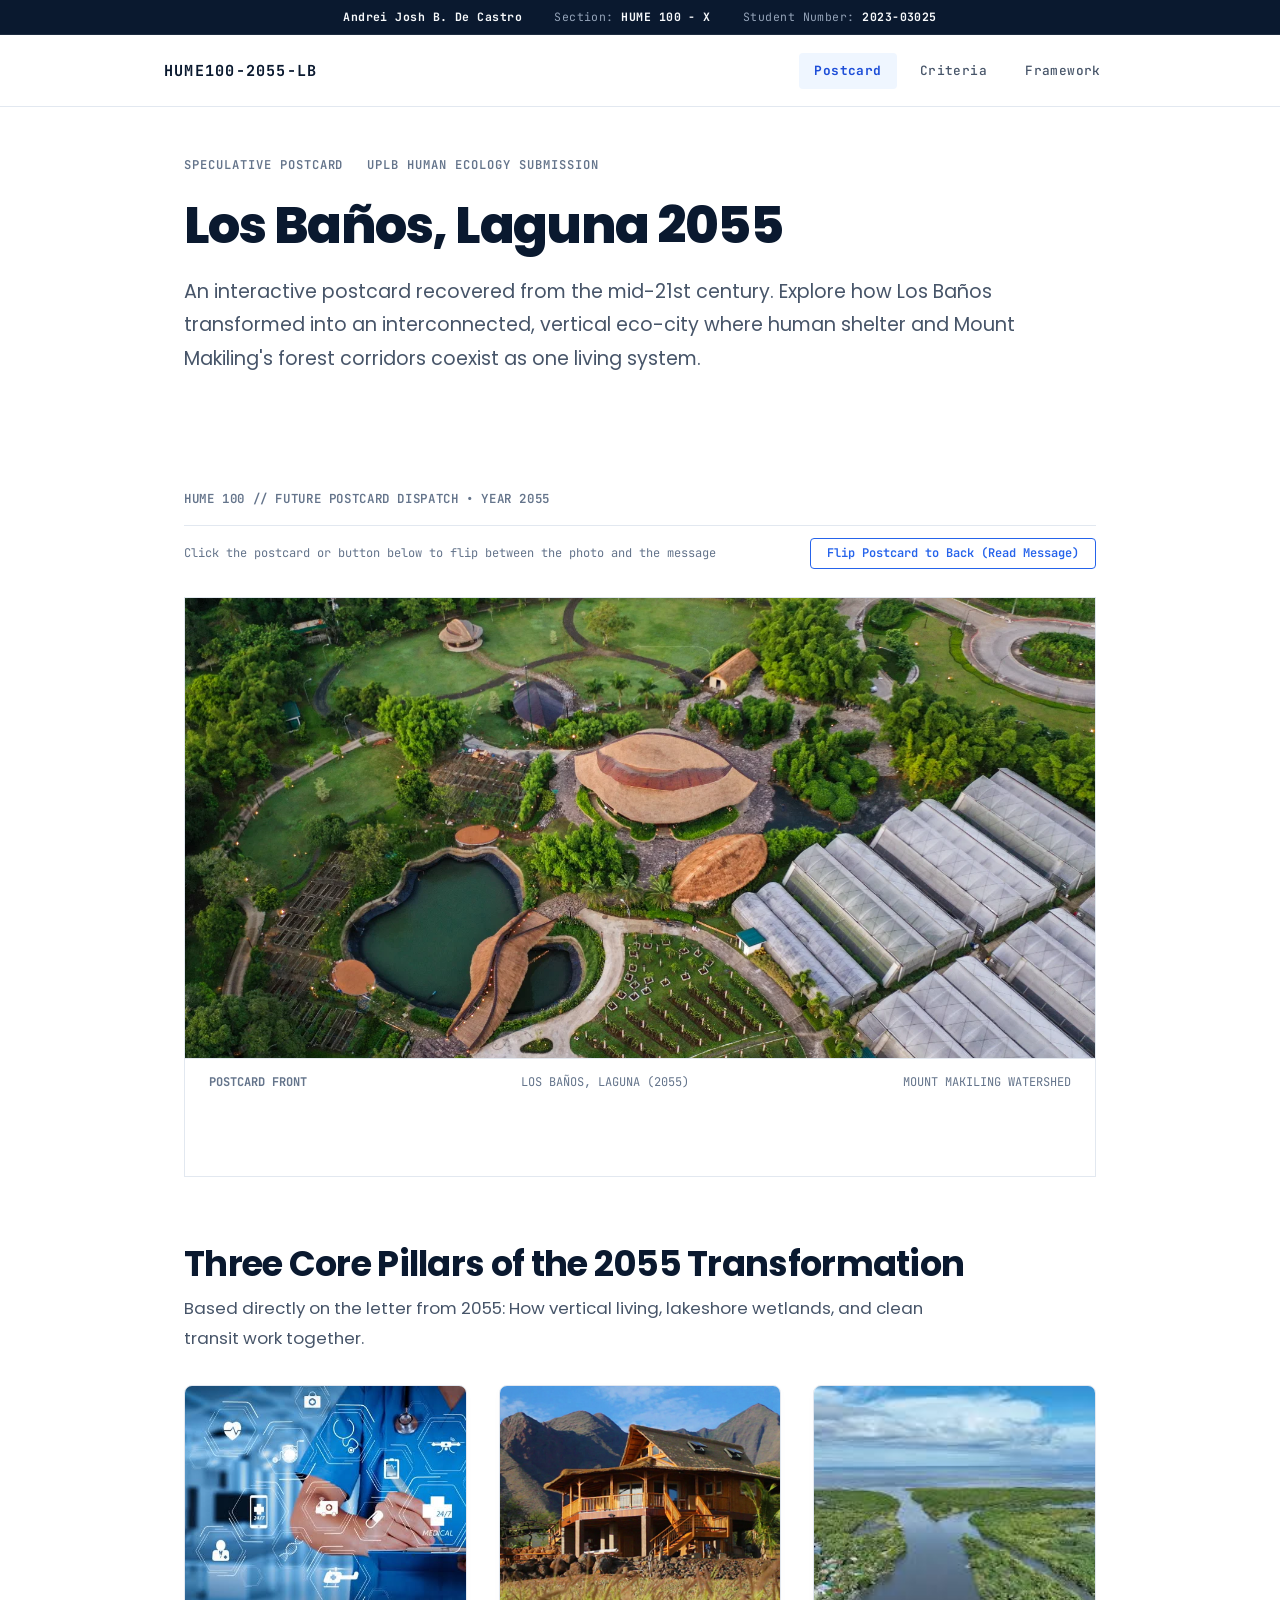
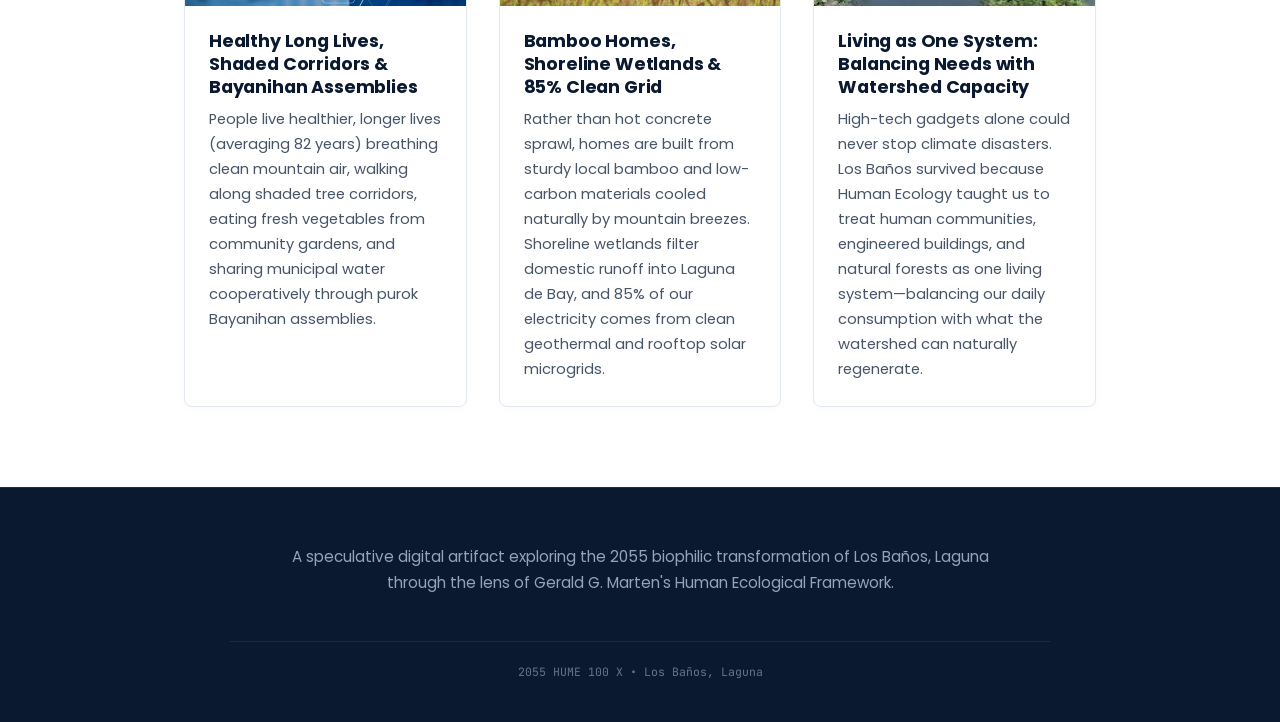
==== commit dc1dd90f: "feat: revise site" ====
--- a/index.html
+++ b/index.html
@@ -173,7 +173,6 @@
         <!-- Visual Evidence Archive (Clean, simple, based on the Letter from 2055) -->
         <section class="archive-gallery-section">
             <div class="section-header-block">
-                <span class="section-tag">Photographic Evidence</span>
                 <h2 class="section-main-title">Three Core Pillars of the 2055 Transformation</h2>
                 <p class="section-description">
                     Based directly on the letter from 2055: How vertical living, lakeshore wetlands, and clean transit
@@ -185,9 +184,8 @@
                 <!-- Pillar 1: Quality of Life of the People -->
                 <div class="archive-card">
                     <div class="archive-card-media">
-                        <img src="images/eco_community.jpg"
-                            alt="Pillar 1: Quality of Life of the People in Los Baños 2055">
-                        <span class="archive-tag">PILLAR 1 &bull; QUALITY OF LIFE</span>
+                        <img src="images/health.jpg"
+                            alt="Quality of Life of the People in Los Baños 2055">
                     </div>
                     <div class="archive-card-body">
                         <h4>Healthy Long Lives, Shaded Corridors & Bayanihan Assemblies</h4>
@@ -202,9 +200,8 @@
                 <!-- Pillar 2: State of the Natural & Engineered Environment -->
                 <div class="archive-card">
                     <div class="archive-card-media">
-                        <img src="images/laguna_de_bay.jpg"
-                            alt="Pillar 2: Natural and Engineered Environment in Los Baños 2055">
-                        <span class="archive-tag">PILLAR 2 &bull; NATURAL & ENGINEERED ENVIRONMENT</span>
+                        <img src="images/bamboo_homes.webp"
+                            alt="Natural and Engineered Environment in Los Baños 2055">
                     </div>
                     <div class="archive-card-body">
                         <h4>Bamboo Homes, Shoreline Wetlands & 85% Clean Grid</h4>
@@ -220,8 +217,7 @@
                 <!-- Pillar 3: The Merit of Human Ecology as an Approach -->
                 <div class="archive-card">
                     <div class="archive-card-media">
-                        <img src="images/bio_concrete.jpg" alt="Pillar 3: The Merit of Human Ecology as an Approach">
-                        <span class="archive-tag">PILLAR 3 &bull; MERIT OF HUMAN ECOLOGY</span>
+                        <img src="images/future_lake.jpg" alt="The Merit of Human Ecology as an Approach">
                     </div>
                     <div class="archive-card-body">
                         <h4>Living as One System: Balancing Needs with Watershed Capacity</h4>
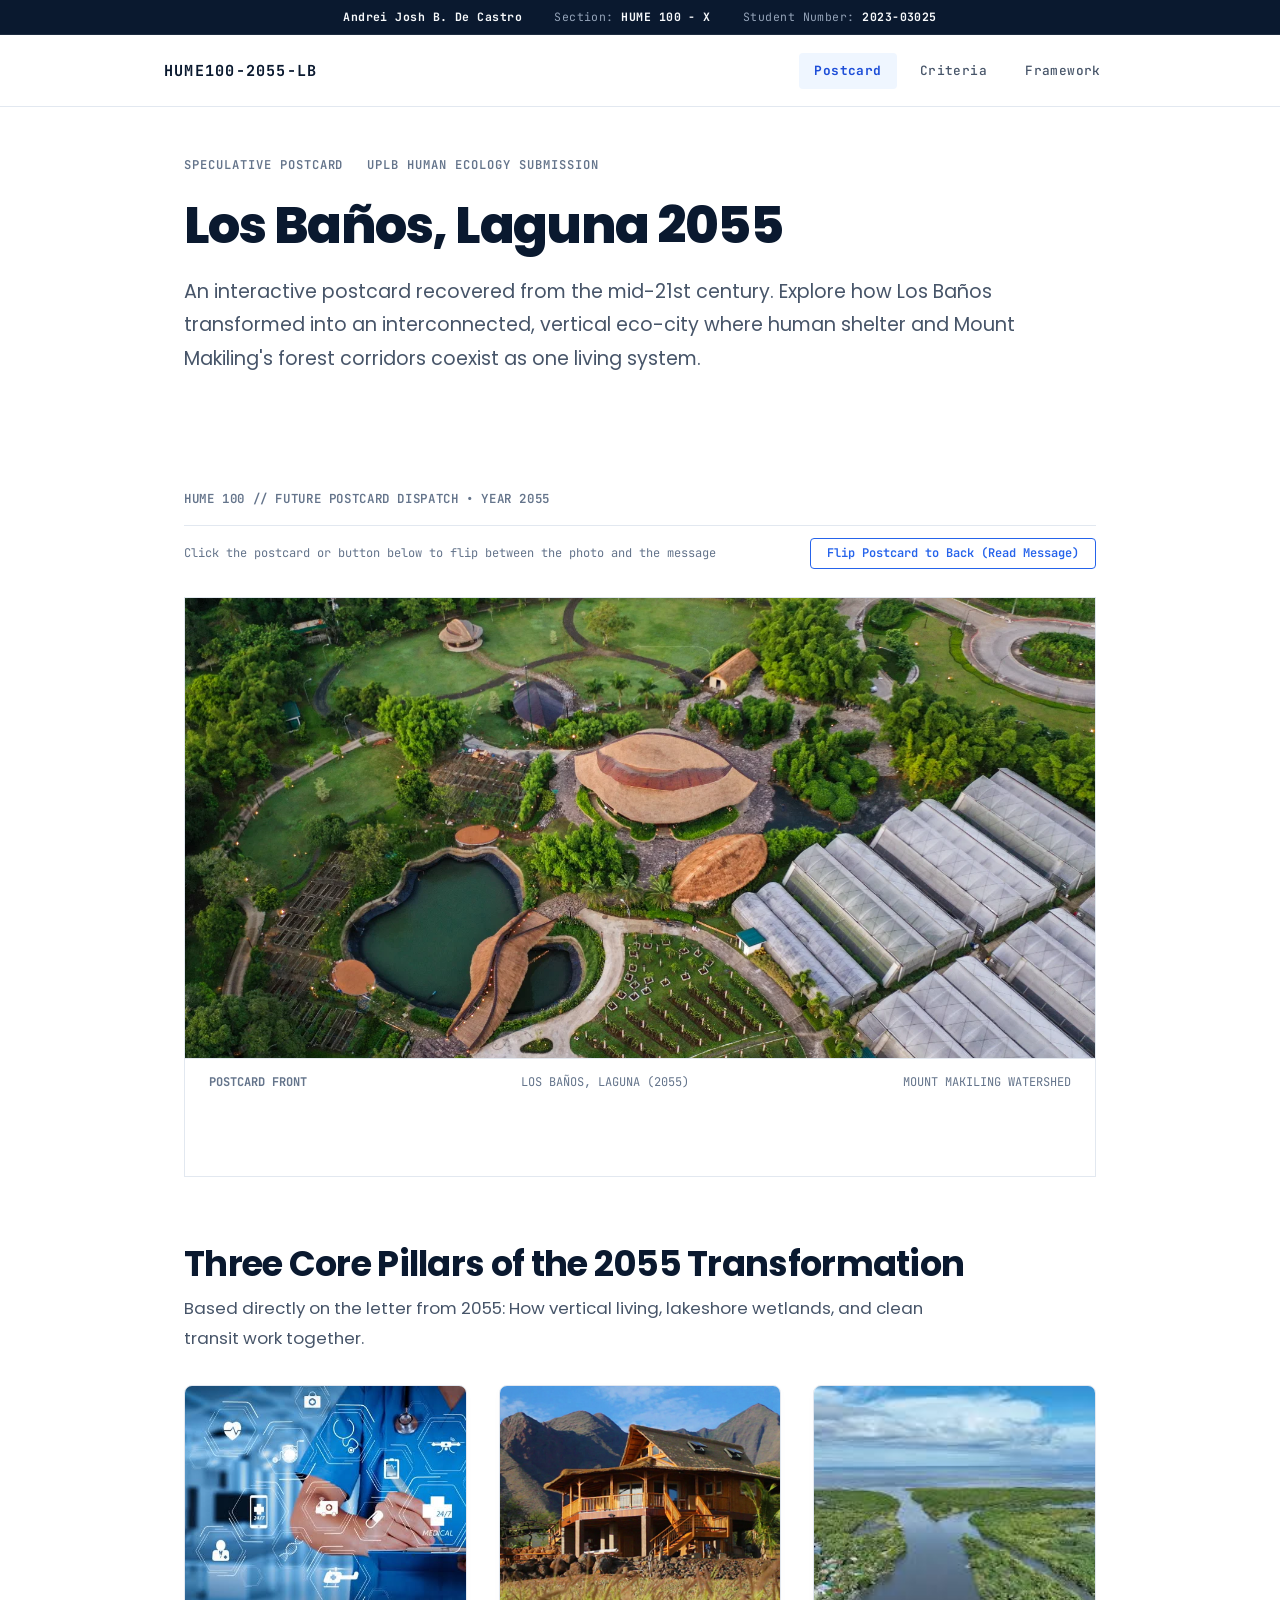
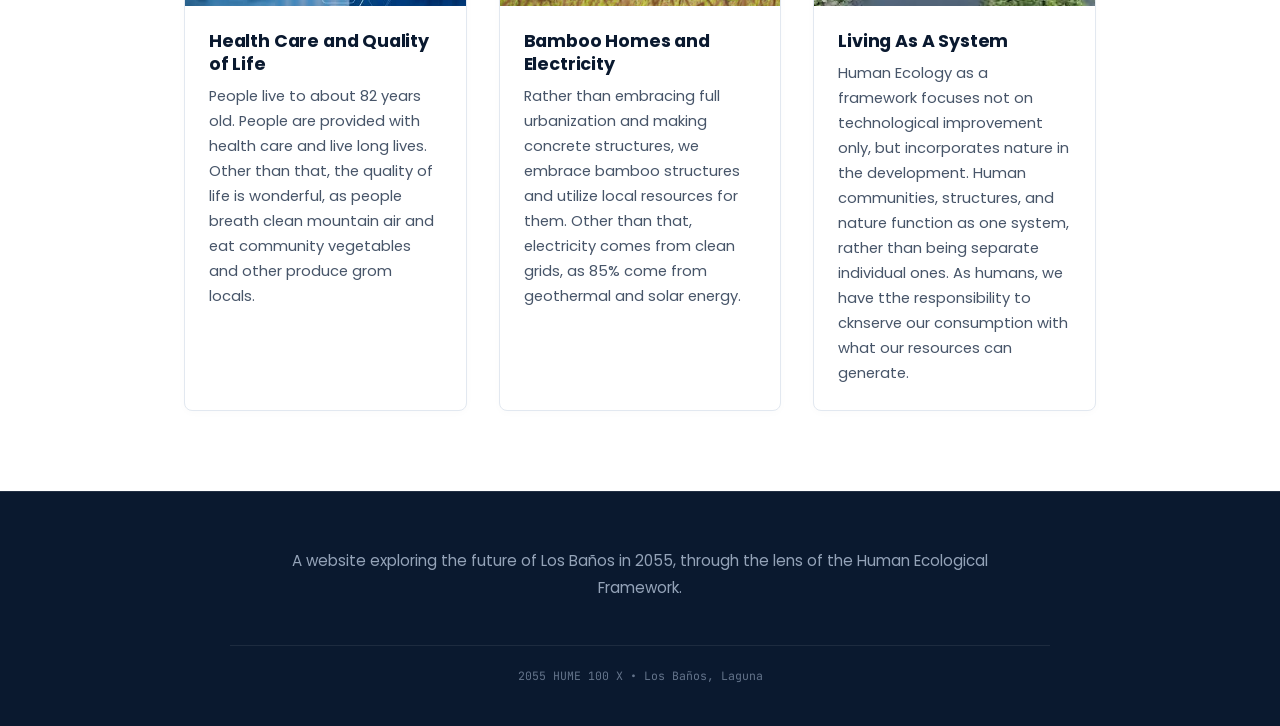
==== commit e824fd44: "feat: apply changes" ====
--- a/index.html
+++ b/index.html
@@ -102,36 +102,65 @@
 
                             <div class="card-back-grid">
                                 <div class="message-pane">
-                                    <h3 class="msg-salutation">Dear 2025 Self & Fellow Citizens,</h3>
+                                    <h3 class="msg-salutation">Dear People of 2025,</h3>
                                     <div class="msg-body">
                                         <p class="message-paragraph">
-                                            <strong>Area Description:</strong> By 2055, Los Baños has transformed into a
-                                            compact, biophilic eco-town where residential communities and Mount
-                                            Makiling’s rainforest corridors live together as one interconnected
-                                            ecosystem.
-                                        </p>
-                                        <p class="message-paragraph">
-                                            <strong>Quality of Life:</strong> People live healthier, longer lives
-                                            (averaging 82 years) breathing clean mountain air, walking along shaded tree
-                                            corridors, eating fresh vegetables from community gardens, and sharing
-                                            municipal water cooperatively through purok Bayanihan assemblies.
-                                        </p>
-                                        <p class="message-paragraph">
-                                            <strong>Natural & Engineered Environment:</strong> Rather than hot concrete
-                                            sprawl, homes are built from sturdy local bamboo and low-carbon materials
-                                            cooled naturally by mountain breezes. Shoreline wetlands filter domestic
-                                            runoff into Laguna de Bay, and 85% of our electricity comes from clean
-                                            geothermal and rooftop solar microgrids.
-                                        </p>
-                                        <p class="message-paragraph">
-                                            <strong>The Merit of Human Ecology:</strong> High-tech gadgets alone could
-                                            never stop climate disasters. Los Baños survived because Human Ecology
-                                            taught us to treat human communities, engineered buildings, and natural
-                                            forests as one living system—balancing our daily consumption with what the
-                                            watershed can naturally regenerate.
+                                            Hi. You can call me AJ. I am from the future, specifically 30 years from your
+                                            current time. This letter’s purpose is to tell you what happened in Los
+                                            Baños in the 3 decades from your time to now.
+                                        </p>
+                                        <p class="message-paragraph">
+                                            <strong>Area Development:</strong> By the year 2055, this place became
+                                            unrecognizable, as Los Baños has transformed into a highly eco-friendly,
+                                            futuristic, and biophilic town, where it has integrates many of the
+                                            technological advancements the world had throughout the years, while also
+                                            remaining true to its roots and embracing nature, as residential communites,
+                                            bodies of water, and the glorious Mount Makiling are now living together as
+                                            one interconnected system.
+                                        </p>
+                                        <p class="message-paragraph">
+                                            <strong>Quality of life:</strong> Life in this town is more than great. Other
+                                            than it having one of the highest life expectancies in the country (82 years
+                                            old), living life at the city is wonderful. Through integrating nature with
+                                            the technological advancements, we now see a current with the convenience of
+                                            technology while also enjoying breathing clean mountain air, walking along
+                                            shaded tree corridors, and eating fresh vegetables from community gardeners.
+                                        </p>
+                                        <p class="message-paragraph">
+                                            <strong>State of natural and engineered environment :</strong> The state of
+                                            both natural and engineered environment is also one of the most highly
+                                            praised in the country. Steering away from traditional urbanization,
+                                            structures were built using sturdy local bamboo and low-carbon materials
+                                            cooled naturally by mountain breezes. Along with that, 85% of the
+                                            municipality’s electricity are from solar grids, which fully represents the
+                                            current development of Los Baños. Embracing technology while combining it
+                                            with nature.
+                                        </p>
+                                        <p class="message-paragraph">
+                                            <strong>Human Ecology as a Framework:</strong> How has Human Ecology helped in
+                                            all of this? The concept of interconnection between technology and nature is
+                                            fundamentally follows a Human Ecological approach. Technology, built from
+                                            social systems, alone cannot save the town from climate disasters. Nature
+                                            alone will not cause development without proper utilization. Nature, a
+                                            fundamental concept from the ecosystem, and Technology, which was born from
+                                            the efforts of the social systems, must work together and exchange energy,
+                                            material, and information to both save the world from climate destruction and
+                                            also exhibit efficient development. Viewing this concepts as one big
+                                            interconnected system rather than separate independent systems must be done in
+                                            order make the world both safe and efficient and the human ecological
+                                            framework provides beneficial view.
+                                        </p>
+                                        <p class="message-paragraph">
+                                            To read more about the development of Los Baños, Laguna in 2055, browse the
+                                            site,
+                                        </p>
+                                        <p class="message-paragraph">
+                                            Below discusses the pillars of transformation. The next page discusses the
+                                            criteria for development Los Baños follows, and the final page discusses the
+                                            framework more in depth and how it is used in development.
                                         </p>
                                     </div>
-                                    <span class="msg-signature">— Andrei Josh B. De Castro (HUME 100 - X)</span>
+                                    <span class="msg-signature">— Andrei Josh B. De Castro</span>
                                 </div>
 
                                 <div class="postal-pane">
@@ -151,15 +180,15 @@
                                     <div class="address-lines">
                                         <div class="addr-field">
                                             <span class="addr-label">TO:</span>
-                                            <span class="addr-value">Citizens & Students of 2025</span>
+                                            <span class="addr-value">People of 2055</span>
                                         </div>
                                         <div class="addr-field">
                                             <span class="addr-label">LOCATION:</span>
-                                            <span class="addr-value">Los Baños, Laguna, Philippines</span>
+                                            <span class="addr-value">Los Baños, Laguna</span>
                                         </div>
                                         <div class="addr-field">
                                             <span class="addr-label">COURSE:</span>
-                                            <span class="addr-value">HUME 100: Introduction to Human Ecology</span>
+                                            <span class="addr-value">HUME 100 - X</span>
                                         </div>
                                     </div>
                                 </div>
@@ -188,11 +217,11 @@
                             alt="Quality of Life of the People in Los Baños 2055">
                     </div>
                     <div class="archive-card-body">
-                        <h4>Healthy Long Lives, Shaded Corridors & Bayanihan Assemblies</h4>
+                        <h4>Health Care and Quality of Life</h4>
                         <p>
-                            People live healthier, longer lives (averaging 82 years) breathing clean mountain air,
-                            walking along shaded tree corridors, eating fresh vegetables from community gardens, and
-                            sharing municipal water cooperatively through purok Bayanihan assemblies.
+                            People live to about 82 years old. People are provided with health care and live long
+                            lives. Other than that, the quality of life is wonderful, as people breath clean mountain
+                            air and eat community vegetables and other produce grom locals.
                         </p>
                     </div>
                 </div>
@@ -204,12 +233,11 @@
                             alt="Natural and Engineered Environment in Los Baños 2055">
                     </div>
                     <div class="archive-card-body">
-                        <h4>Bamboo Homes, Shoreline Wetlands & 85% Clean Grid</h4>
+                        <h4>Bamboo Homes and Electricity</h4>
                         <p>
-                            Rather than hot concrete sprawl, homes are built from sturdy local bamboo and low-carbon
-                            materials cooled naturally by mountain breezes. Shoreline wetlands filter domestic runoff
-                            into Laguna de Bay, and 85% of our electricity comes from clean geothermal and rooftop solar
-                            microgrids.
+                            Rather than embracing full urbanization and making concrete structures, we embrace
+                            bamboo structures and utilize local resources for them. Other than that, electricity
+                            comes from clean grids, as 85% come from geothermal and solar energy.
                         </p>
                     </div>
                 </div>
@@ -220,12 +248,12 @@
                         <img src="images/future_lake.jpg" alt="The Merit of Human Ecology as an Approach">
                     </div>
                     <div class="archive-card-body">
-                        <h4>Living as One System: Balancing Needs with Watershed Capacity</h4>
+                        <h4>Living As A System</h4>
                         <p>
-                            High-tech gadgets alone could never stop climate disasters. Los Baños survived because Human
-                            Ecology taught us to treat human communities, engineered buildings, and natural forests as
-                            one living system—balancing our daily consumption with what the watershed can naturally
-                            regenerate.
+                            Human Ecology as a framework focuses not on technological improvement only, but
+                            incorporates nature in the development. Human communities, structures, and nature
+                            function as one system, rather than being separate individual ones. As humans, we have
+                            tthe responsibility to cknserve our consumption with what our resources can generate.
                         </p>
                     </div>
                 </div>
@@ -237,8 +265,8 @@
     <footer class="main-footer">
         <div class="footer-simple-content">
             <p class="footer-description-text">
-                A speculative digital artifact exploring the 2055 biophilic transformation of Los Baños, Laguna through
-                the lens of Gerald G. Marten's Human Ecological Framework.
+                A website exploring the future of Los Baños in 2055, through the lens of the Human Ecological
+                Framework.
             </p>
             <div class="footer-bottom-bar">
                 <span>2055 HUME 100 X • Los Baños, Laguna</span>
